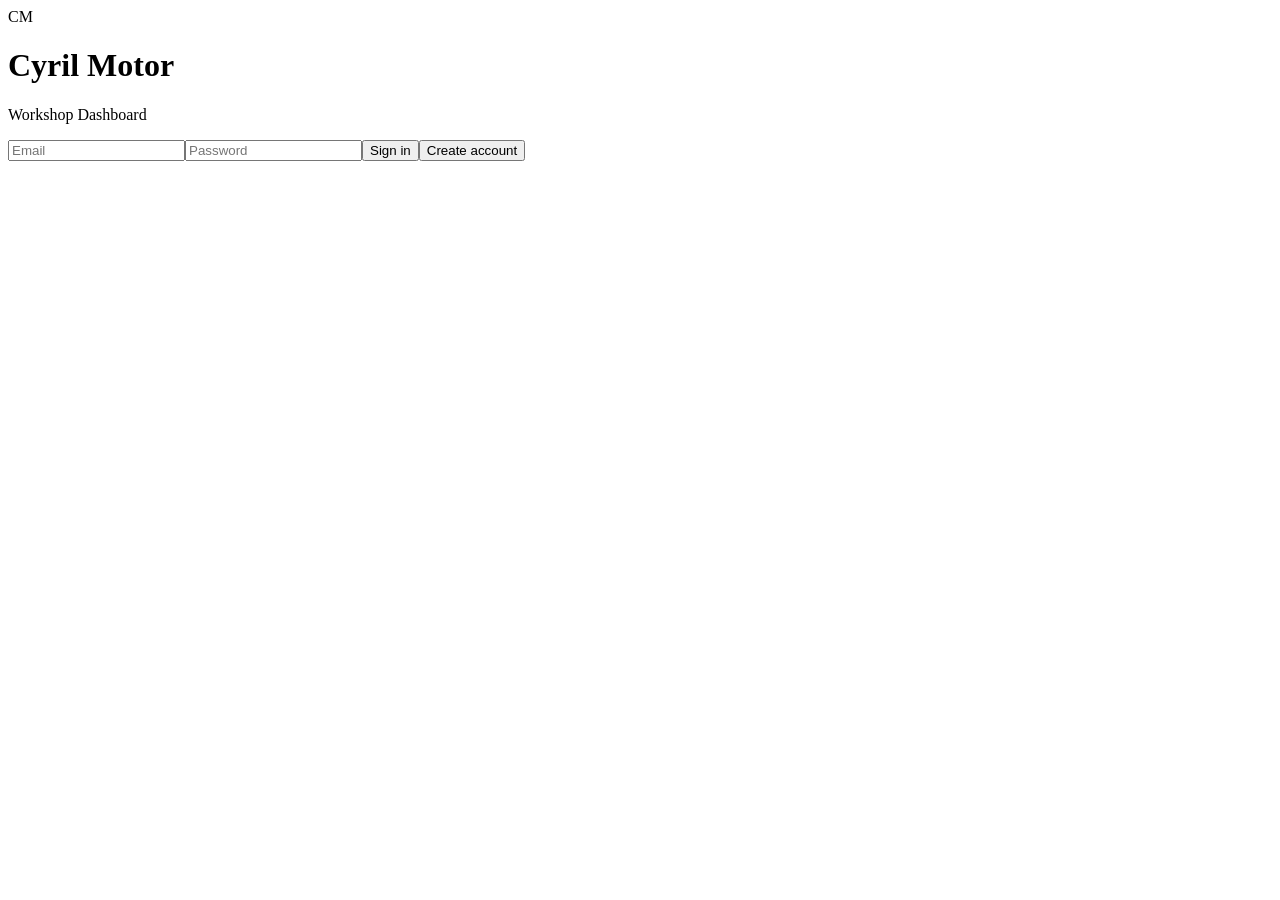
==== dashboard.html @ dd0050d8 "Add workshop dashboard page" ====
<!doctype html>
<html lang="en"><head><meta charset="utf-8"><meta name="viewport" content="width=device-width,initial-scale=1"><meta name="theme-color" content="#111"><link rel="stylesheet" href="dashboard.css"><title>Cyril Motor Dashboard</title></head>
<body>
<div id="login" class="screen"><div class="panel"><div class="logo">CM</div><h1>Cyril Motor</h1><p>Workshop Dashboard</p><form id="loginForm"><input name="email" type="email" placeholder="Email" required><input name="password" type="password" placeholder="Password" required><button>Sign in</button><button type="button" id="signup">Create account</button><div id="loginStatus"></div></form></div></div>
<div id="app" hidden>
<header><div><b>Cyril Motor</b><small>Workshop Dashboard</small></div><button id="logout">Log out</button></header>
<main><div class="top"><div><p>WORKSHOP</p><h1>Dashboard</h1></div><button id="refresh">↻ Refresh</button></div>
<div class="stats"><div><small>Pending</small><strong id="pending">0</strong></div><div><small>Confirmed</small><strong id="confirmed">0</strong></div><div><small>In progress</small><strong id="progress">0</strong></div><div><small>Ready</small><strong id="ready">0</strong></div></div>
<section><h2>Upcoming bookings</h2><div id="bookings" class="list"></div></section></main></div>
<script src="config.js"></script><script type="module" src="dashboard.js"></script></body></html>
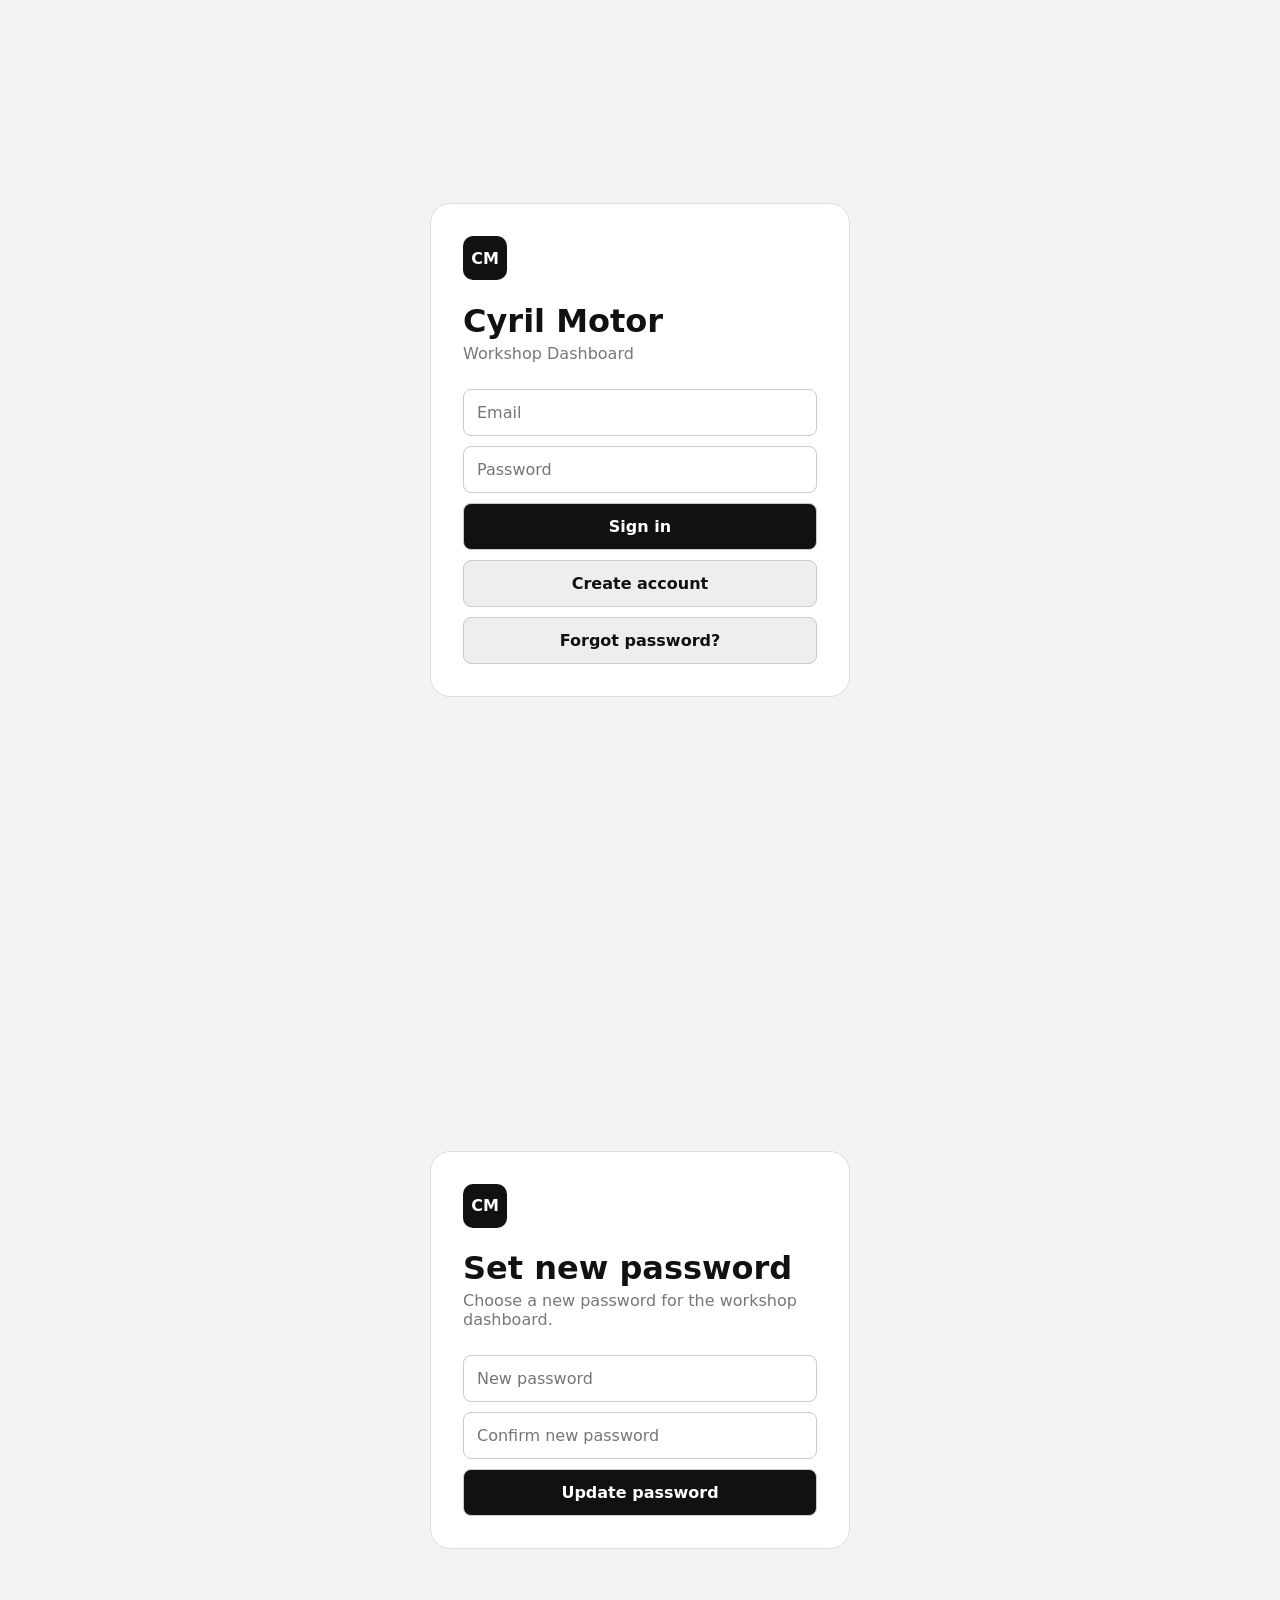
==== commit c7997ed2: "Add dashboard password recovery UI" ====
--- a/dashboard.html
+++ b/dashboard.html
@@ -1,7 +1,8 @@
 <!doctype html>
 <html lang="en"><head><meta charset="utf-8"><meta name="viewport" content="width=device-width,initial-scale=1"><meta name="theme-color" content="#111"><link rel="stylesheet" href="dashboard.css"><title>Cyril Motor Dashboard</title></head>
 <body>
-<div id="login" class="screen"><div class="panel"><div class="logo">CM</div><h1>Cyril Motor</h1><p>Workshop Dashboard</p><form id="loginForm"><input name="email" type="email" placeholder="Email" required><input name="password" type="password" placeholder="Password" required><button>Sign in</button><button type="button" id="signup">Create account</button><div id="loginStatus"></div></form></div></div>
+<div id="login" class="screen"><div class="panel"><div class="logo">CM</div><h1>Cyril Motor</h1><p>Workshop Dashboard</p><form id="loginForm"><input name="email" type="email" placeholder="Email" required><input name="password" type="password" placeholder="Password" required><button>Sign in</button><button type="button" id="signup">Create account</button><button type="button" id="forgot">Forgot password?</button><div id="loginStatus"></div></form></div></div>
+<div id="recovery" class="screen" hidden><div class="panel"><div class="logo">CM</div><h1>Set new password</h1><p>Choose a new password for the workshop dashboard.</p><form id="recoveryForm"><input name="password" type="password" placeholder="New password" minlength="8" required><input name="confirm" type="password" placeholder="Confirm new password" minlength="8" required><button>Update password</button><div id="recoveryStatus"></div></form></div></div>
 <div id="app" hidden>
 <header><div><b>Cyril Motor</b><small>Workshop Dashboard</small></div><button id="logout">Log out</button></header>
 <main><div class="top"><div><p>WORKSHOP</p><h1>Dashboard</h1></div><button id="refresh">↻ Refresh</button></div>
--- a/dashboard.css
+++ b/dashboard.css
@@ -0,0 +1 @@
+*{box-sizing:border-box}body{margin:0;background:#f3f3f1;color:#111;font-family:Inter,system-ui,sans-serif}header{height:70px;background:#111;color:#fff;display:flex;align-items:center;justify-content:space-between;padding:0 6%}header b{display:block}header small{color:#aaa}.screen{min-height:100vh;display:grid;place-items:center;padding:20px}.panel{background:#fff;width:min(420px,100%);padding:32px;border-radius:20px;border:1px solid #ddd}.logo{width:44px;height:44px;background:#111;color:#fff;border-radius:10px;display:grid;place-items:center;font-weight:900}.panel h1{margin-bottom:4px}.panel p{color:#777;margin-top:0}.panel input,.panel button{width:100%;padding:13px;margin-top:10px;border-radius:8px;border:1px solid #ccc;font:inherit}.panel button{background:#111;color:#fff;font-weight:800;cursor:pointer}.panel button+button{background:#eee;color:#111}.top{display:flex;justify-content:space-between;align-items:end}.top p{font-size:11px;letter-spacing:2px;color:#777;font-weight:900}.top h1{font-size:45px;letter-spacing:-2px;margin:5px 0 25px}main{max-width:1200px;margin:auto;padding:45px 6%}.top button,header button{padding:10px 14px;border:1px solid #555;border-radius:8px;background:#fff;cursor:pointer;font-weight:800}.stats{display:grid;grid-template-columns:repeat(4,1fr);gap:12px;margin-bottom:40px}.stats div{background:#fff;border:1px solid #ddd;border-radius:14px;padding:20px}.stats small{display:block;color:#777}.stats strong{font-size:32px;display:block;margin-top:6px}.list{display:grid;gap:12px}.booking{background:#fff;border:1px solid #ddd;border-radius:15px;padding:20px;display:grid;grid-template-columns:1fr auto;gap:15px}.booking h3{margin:0 0 6px}.booking p{margin:4px 0;color:#666}.status{font-size:11px;font-weight:900;text-transform:uppercase;letter-spacing:1px}.actions select{padding:10px;border:1px solid #ccc;border-radius:8px}@media(max-width:700px){.stats{grid-template-columns:1fr 1fr}.booking{grid-template-columns:1fr}.top{align-items:center}}
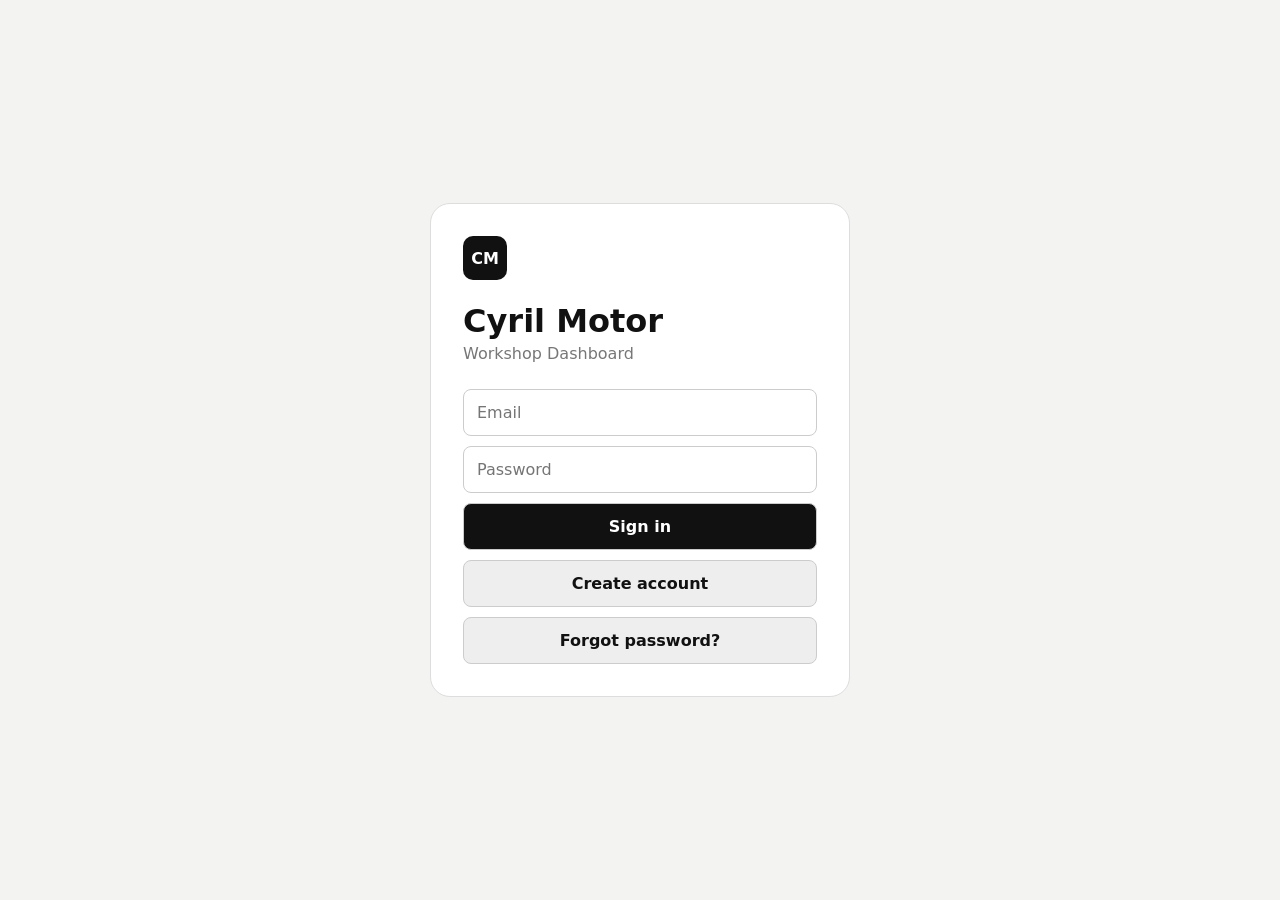
==== commit e69c6363: "Fix dashboard login state and cache" ====
--- a/dashboard.html
+++ b/dashboard.html
@@ -1,11 +1,23 @@
 <!doctype html>
-<html lang="en"><head><meta charset="utf-8"><meta name="viewport" content="width=device-width,initial-scale=1"><meta name="theme-color" content="#111"><link rel="stylesheet" href="dashboard.css"><title>Cyril Motor Dashboard</title></head>
+<html lang="en"><head><meta charset="utf-8"><meta name="viewport" content="width=device-width,initial-scale=1"><meta name="theme-color" content="#111"><link rel="stylesheet" href="dashboard.css?v=20260914"><title>Cyril Motor Dashboard</title><style>[hidden]{display:none!important}</style></head>
 <body>
 <div id="login" class="screen"><div class="panel"><div class="logo">CM</div><h1>Cyril Motor</h1><p>Workshop Dashboard</p><form id="loginForm"><input name="email" type="email" placeholder="Email" required><input name="password" type="password" placeholder="Password" required><button>Sign in</button><button type="button" id="signup">Create account</button><button type="button" id="forgot">Forgot password?</button><div id="loginStatus"></div></form></div></div>
 <div id="recovery" class="screen" hidden><div class="panel"><div class="logo">CM</div><h1>Set new password</h1><p>Choose a new password for the workshop dashboard.</p><form id="recoveryForm"><input name="password" type="password" placeholder="New password" minlength="8" required><input name="confirm" type="password" placeholder="Confirm new password" minlength="8" required><button>Update password</button><div id="recoveryStatus"></div></form></div></div>
-<div id="app" hidden>
-<header><div><b>Cyril Motor</b><small>Workshop Dashboard</small></div><button id="logout">Log out</button></header>
-<main><div class="top"><div><p>WORKSHOP</p><h1>Dashboard</h1></div><button id="refresh">↻ Refresh</button></div>
-<div class="stats"><div><small>Pending</small><strong id="pending">0</strong></div><div><small>Confirmed</small><strong id="confirmed">0</strong></div><div><small>In progress</small><strong id="progress">0</strong></div><div><small>Ready</small><strong id="ready">0</strong></div></div>
-<section><h2>Upcoming bookings</h2><div id="bookings" class="list"></div></section></main></div>
-<script src="config.js"></script><script type="module" src="dashboard.js"></script></body></html>+<div id="app" hidden><header><div><b>Cyril Motor</b><small>Workshop Dashboard</small></div><button id="logout">Log out</button></header><main><div class="top"><div><p>WORKSHOP</p><h1>Dashboard</h1></div><button id="refresh">↻ Refresh</button></div><div class="stats"><div><small>Pending</small><strong id="pending">0</strong></div><div><small>Confirmed</small><strong id="confirmed">0</strong></div><div><small>In progress</small><strong id="progress">0</strong></div><div><small>Ready</small><strong id="ready">0</strong></div></div><section><h2>Upcoming bookings</h2><div id="bookings" class="list"></div></section></main></div>
+<script src="config.js?v=20260914"></script>
+<script type="module">
+import { createClient } from 'https://esm.sh/@supabase/supabase-js@2';
+const sb=createClient(window.CYRIL_CONFIG.supabaseUrl,window.CYRIL_CONFIG.publishableKey);
+const login=document.getElementById('login'),app=document.getElementById('app'),recovery=document.getElementById('recovery'),list=document.getElementById('bookings'),loginStatus=document.getElementById('loginStatus');
+const setStatus=m=>loginStatus.textContent=m;
+function showApp(){login.hidden=true;recovery.hidden=true;app.hidden=false;setStatus('');load();}
+async function load(){list.textContent='Loading bookings…';const {data,error}=await sb.from('bookings').select('id,service,preferred_date,preferred_time,status,notes,created_at,customers(full_name,phone,email),vehicles(registration,make,model,year)').order('preferred_date',{ascending:true}).order('preferred_time',{ascending:true}).limit(100);if(error){list.textContent='Unable to load bookings: '+error.message;return}const counts={pending:0,confirmed:0,in_progress:0,ready:0};(data||[]).forEach(b=>counts[b.status]=(counts[b.status]||0)+1);for(const [k,id] of Object.entries({pending:'pending',confirmed:'confirmed',in_progress:'progress',ready:'ready'}))document.getElementById(id).textContent=counts[k]||0;list.innerHTML=data?.length?data.map(b=>`<article class="booking"><div><span class="status">${esc(b.status)}</span><h3>${esc(b.customers?.full_name||'Customer')} — ${esc(b.vehicles?.registration||'No rego')}</h3><p>${esc(b.service)} · ${esc(b.preferred_date)} · ${esc(b.preferred_time||'')}</p><p>${esc([b.vehicles?.make,b.vehicles?.model,b.vehicles?.year].filter(Boolean).join(' '))} · ${esc(b.customers?.phone||'')}</p><p>${esc(b.notes||'')}</p></div><div class="actions"><select data-id="${b.id}">${['pending','confirmed','in_progress','ready','completed','cancelled'].map(s=>`<option ${s===b.status?'selected':''}>${s}</option>`).join('')}</select></div></article>`).join(''):'<div class="booking">No bookings yet.</div>';list.querySelectorAll('select').forEach(s=>s.addEventListener('change',async e=>{const {error}=await sb.from('bookings').update({status:e.target.value}).eq('id',e.target.dataset.id);if(error)alert(error.message);else load()}));}
+function esc(v){return String(v??'').replace(/[&<>"']/g,c=>({'&':'&amp;','<':'&lt;','>':'&gt;','"':'&quot;',"'":'&#039;'}[c]))}
+document.getElementById('loginForm').addEventListener('submit',async e=>{e.preventDefault();setStatus('Signing in…');const f=new FormData(e.target);const {data,error}=await sb.auth.signInWithPassword({email:f.get('email'),password:f.get('password')});if(error){setStatus(error.message);return}if(data?.session){showApp()}else{setStatus('Signed in, but no session was returned.');}});
+document.getElementById('signup').addEventListener('click',async()=>{const f=new FormData(document.getElementById('loginForm'));const {error}=await sb.auth.signUp({email:f.get('email'),password:f.get('password')});setStatus(error?error.message:'Account created. Check your email if confirmation is enabled.')});
+document.getElementById('forgot').addEventListener('click',async()=>{const email=document.querySelector('#loginForm input[name="email"]').value.trim();if(!email){setStatus('Enter your email address first.');return}const {error}=await sb.auth.resetPasswordForEmail(email,{redirectTo:location.origin+'/reset-password.html'});setStatus(error?error.message:'Password reset email sent. Check your email.')});
+document.getElementById('recoveryForm').addEventListener('submit',async e=>{e.preventDefault();const f=new FormData(e.target);const out=document.getElementById('recoveryStatus');if(f.get('password')!==f.get('confirm')){out.textContent='Passwords do not match.';return}const {error}=await sb.auth.updateUser({password:f.get('password')});if(error){out.textContent=error.message;return}out.textContent='Password updated. You can now sign in.';await sb.auth.signOut();recovery.hidden=true;login.hidden=false});
+document.getElementById('logout').addEventListener('click',()=>sb.auth.signOut());document.getElementById('refresh').addEventListener('click',load);
+sb.auth.onAuthStateChange((event,session)=>{if(event==='PASSWORD_RECOVERY'){login.hidden=true;app.hidden=true;recovery.hidden=false;return}if(session){showApp()}else{login.hidden=false;recovery.hidden=true;app.hidden=true}});
+sb.auth.getSession().then(({data})=>{if(data?.session)showApp()});
+</script></body></html>
